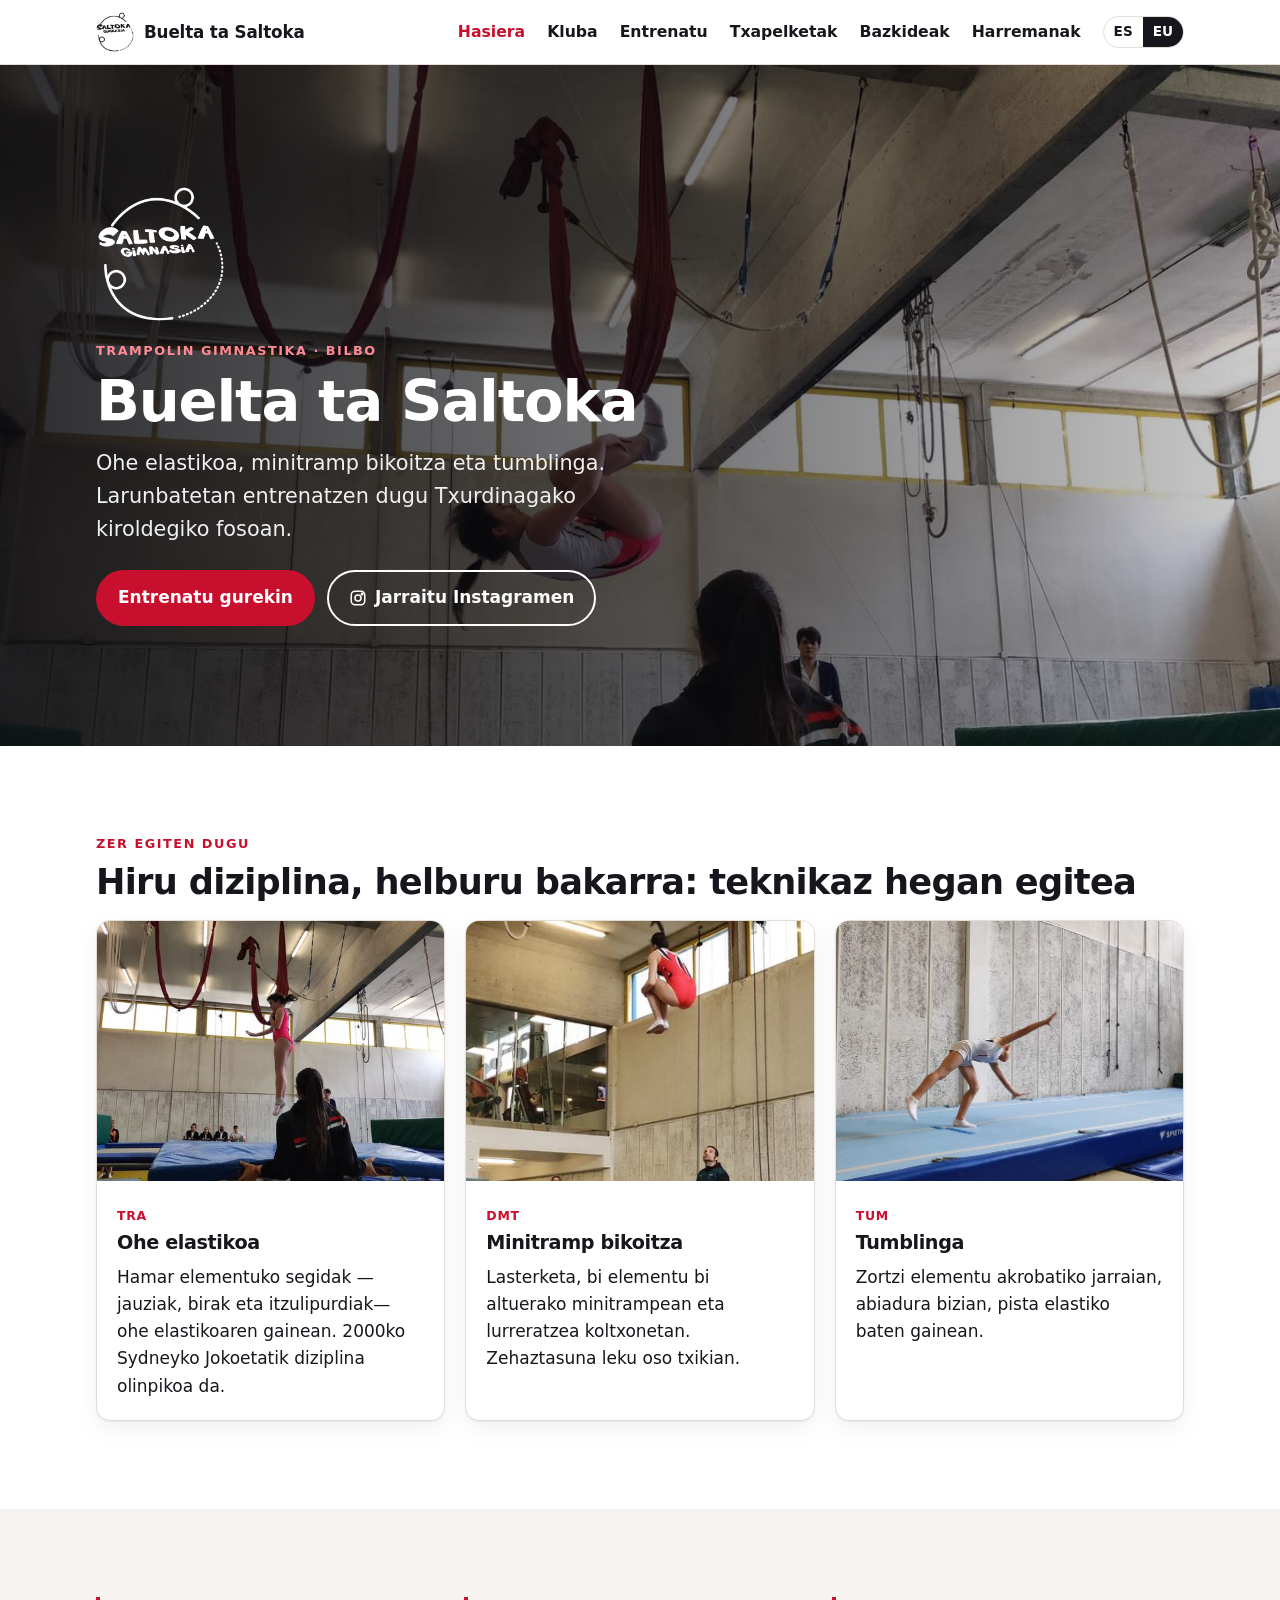
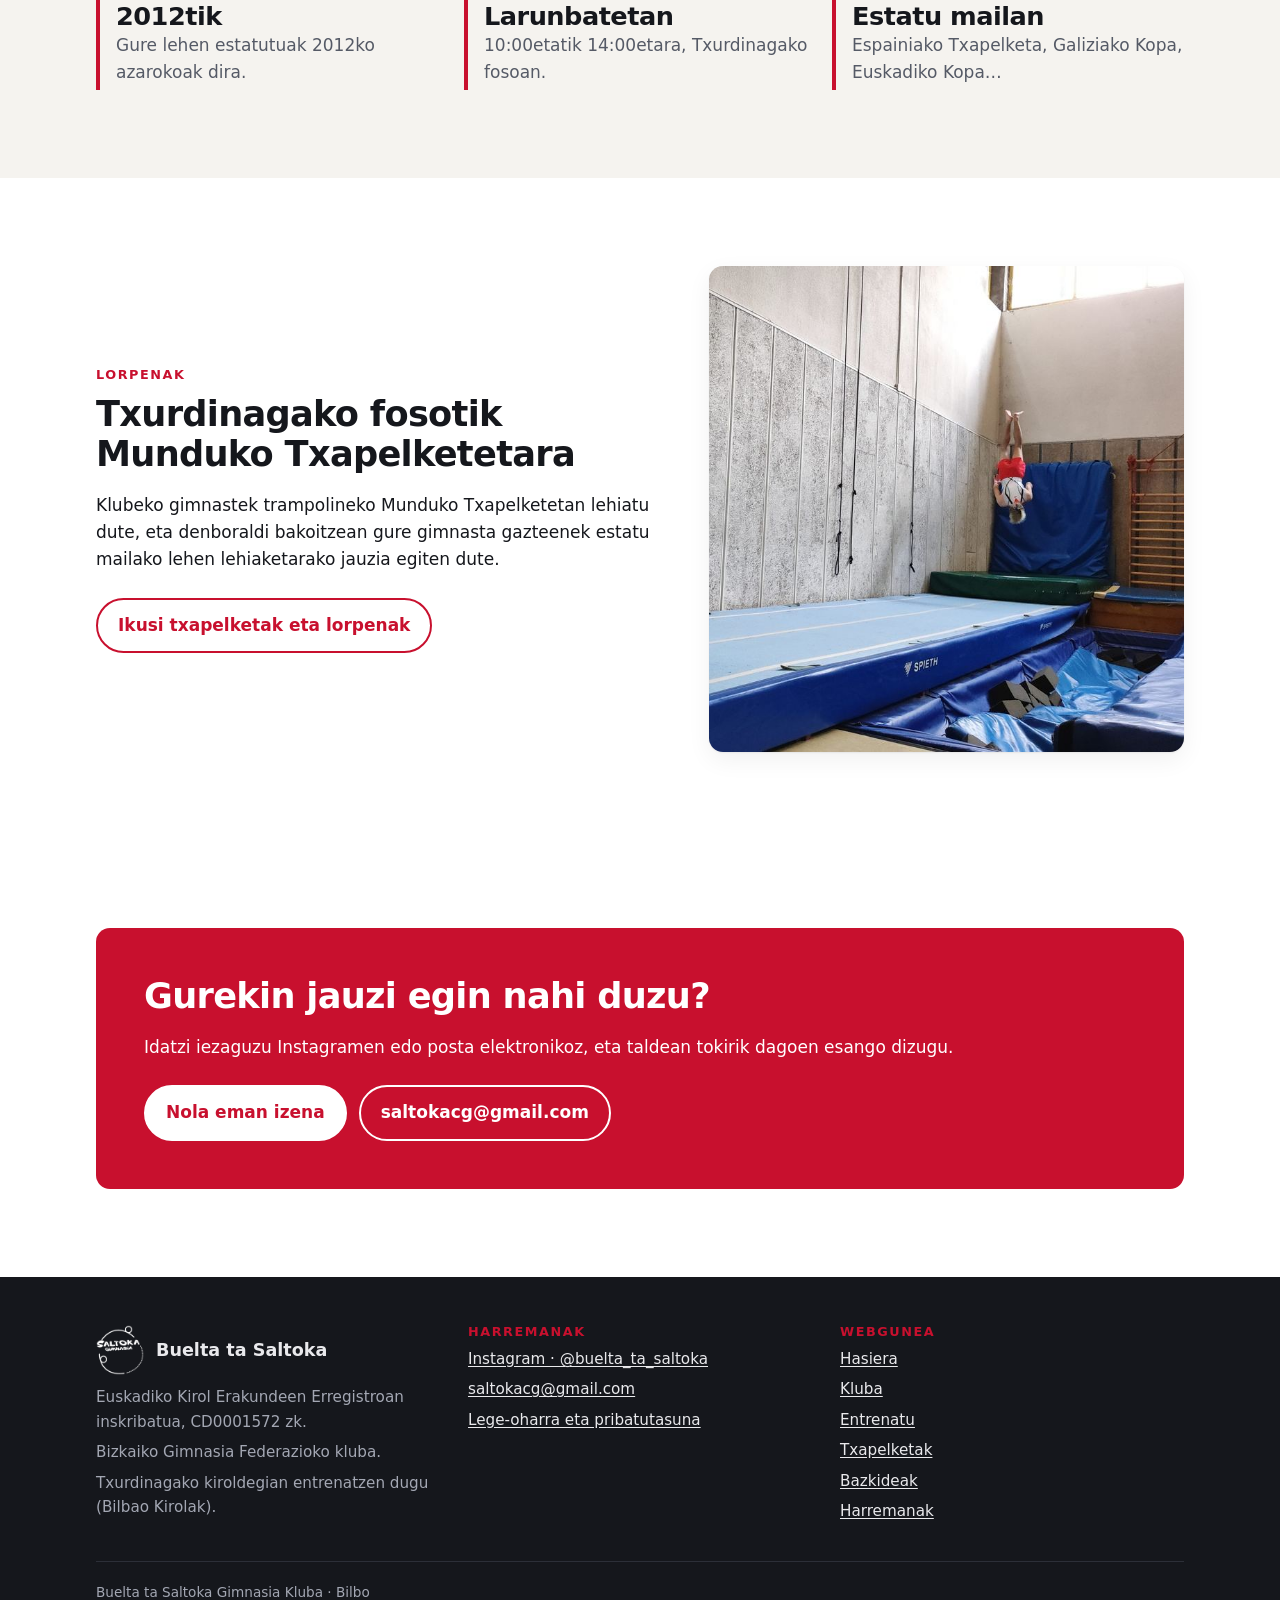
==== eu/index.html @ db5d19c8 "Web del club Buelta ta Saltoka (castellano y euskera) Web estática de varias páginas para GitHub Pag" ====
<!DOCTYPE html>
<html lang="eu">
<head>
  <meta charset="utf-8">
  <meta name="viewport" content="width=device-width, initial-scale=1">
  <title>Buelta ta Saltoka · Trampolin gimnastika · Bilbo</title>
  <meta name="description" content="Buelta ta Saltoka, Bilboko trampolin gimnastika kluba: ohe elastikoa, minitramp bikoitza eta tumblinga Txurdinagako kiroldegian.">
  <meta property="og:title" content="Buelta ta Saltoka · Trampolin gimnastika · Bilbo">
  <meta property="og:description" content="Buelta ta Saltoka, Bilboko trampolin gimnastika kluba: ohe elastikoa, minitramp bikoitza eta tumblinga Txurdinagako kiroldegian.">
  <meta property="og:type" content="website">
  <meta property="og:locale" content="eu_ES">
  <meta name="theme-color" content="#c8102e">
  <link rel="icon" type="image/png" sizes="32x32" href="../img/favicon-32.png">
  <link rel="apple-touch-icon" href="../img/apple-touch-icon.png">
  <link rel="stylesheet" href="../css/estilos.css">
  <script src="../js/menu.js"></script>
</head>
<body>
  <a class="skip" href="#contenido">Joan edukira</a>
  <header class="site-header">
    <div class="wrap">
      <a class="brand" href="index.html">
        <picture>
          <source srcset="../img/logo-blanco-sm.png" media="(prefers-color-scheme: dark)">
          <img src="../img/logo-sm.png" alt="" width="38" height="40">
        </picture>
        <span>Buelta ta Saltoka</span>
      </a>
      <button class="nav-toggle" type="button" aria-expanded="false" aria-controls="menu">Menua</button>
      <nav class="site-nav" id="menu" aria-label="Nabigazio nagusia">
        <ul>
          <li><a href="index.html" aria-current="page">Hasiera</a></li>
          <li><a href="club.html">Kluba</a></li>
          <li><a href="entrena.html">Entrenatu</a></li>
          <li><a href="competiciones.html">Txapelketak</a></li>
          <li><a href="socios.html">Bazkideak</a></li>
          <li><a href="contacto.html">Harremanak</a></li>
        </ul>
        <div class="lang" role="group" aria-label="Hizkuntza">
          <a href="../index.html" hreflang="es" lang="es" title="Castellano">ES</a><span>EU</span>
        </div>
      </nav>
    </div>
  </header>

  <main id="contenido">
    <section class="hero">
      <picture>
        <source media="(max-width: 700px)" srcset="../img/fotos/portada-sm.jpg">
        <img src="../img/fotos/portada.jpg" alt="" fetchpriority="high">
      </picture>
      <div class="wrap">
        <img class="hero-logo" src="../img/logo-blanco.png" alt="Saltoka Gimnasiaren logotipoa" width="130" height="138">
        <p class="eyebrow">Trampolin gimnastika · Bilbo</p>
        <h1>Buelta ta Saltoka</h1>
        <p class="lead">Ohe elastikoa, minitramp bikoitza eta tumblinga. Larunbatetan entrenatzen dugu Txurdinagako kiroldegiko fosoan.</p>
        <div class="actions">
          <a class="btn" href="entrena.html">Entrenatu gurekin</a>
          <a class="btn ghost" href="https://www.instagram.com/buelta_ta_saltoka/" rel="noopener"><svg aria-hidden="true" width="18" height="18" viewBox="0 0 24 24" fill="none" stroke="currentColor" stroke-width="2"><rect x="3" y="3" width="18" height="18" rx="5"/><circle cx="12" cy="12" r="4"/><circle cx="17.5" cy="6.5" r="1" fill="currentColor"/></svg> Jarraitu Instagramen</a>
        </div>
      </div>
    </section>

    <section class="section">
      <div class="wrap">
        <p class="eyebrow">Zer egiten dugu</p>
        <h2>Hiru diziplina, helburu bakarra: teknikaz hegan egitea</h2>
        <div class="grid">
          <article class="card">
            <img src="../img/fotos/trampolin-2-sm.jpg" srcset="../img/fotos/trampolin-2-sm.jpg 700w, ../img/fotos/trampolin-2.jpg 1400w" sizes="(max-width: 700px) 100vw, 50vw" alt="Klubeko gimnasta bat airean, ohe elastikoaren gainean" loading="lazy" decoding="async">
            <div class="body">
              <span class="tag">TRA</span>
              <h3>Ohe elastikoa</h3>
              <p>Hamar elementuko segidak —jauziak, birak eta itzulipurdiak— ohe elastikoaren gainean. 2000ko Sydneyko Jokoetatik diziplina olinpikoa da.</p>
            </div>
          </article>
          <article class="card">
            <img src="../img/fotos/dmt-2-sm.jpg" srcset="../img/fotos/dmt-2-sm.jpg 700w, ../img/fotos/dmt-2.jpg 1400w" sizes="(max-width: 700px) 100vw, 50vw" alt="Klubeko gimnasta bat itzulipurdi bat egiten minitramp bikoitzean" loading="lazy" decoding="async">
            <div class="body">
              <span class="tag">DMT</span>
              <h3>Minitramp bikoitza</h3>
              <p>Lasterketa, bi elementu bi altuerako minitrampean eta lurreratzea koltxonetan. Zehaztasuna leku oso txikian.</p>
            </div>
          </article>
          <article class="card">
            <img src="../img/fotos/tumbling-2-sm.jpg" srcset="../img/fotos/tumbling-2-sm.jpg 700w, ../img/fotos/tumbling-2.jpg 1400w" sizes="(max-width: 700px) 100vw, 50vw" alt="Klubeko gimnasta bat tumbling pistan" loading="lazy" decoding="async">
            <div class="body">
              <span class="tag">TUM</span>
              <h3>Tumblinga</h3>
              <p>Zortzi elementu akrobatiko jarraian, abiadura bizian, pista elastiko baten gainean.</p>
            </div>
          </article>
        </div>
      </div>
    </section>

    <section class="section alt">
      <div class="wrap">
        <div class="facts">
          <div class="fact"><strong>2012tik</strong><span>Gure lehen estatutuak 2012ko azarokoak dira.</span></div>
          <div class="fact"><strong>Larunbatetan</strong><span>10:00etatik 14:00etara, Txurdinagako fosoan.</span></div>
          <div class="fact"><strong>Estatu mailan</strong><span>Espainiako Txapelketa, Galiziako Kopa, Euskadiko Kopa…</span></div>
        </div>
      </div>
    </section>

    <section class="section">
      <div class="wrap split">
        <div>
          <p class="eyebrow">Lorpenak</p>
          <h2>Txurdinagako fosotik Munduko Txapelketetara</h2>
          <p>Klubeko gimnastek trampolineko Munduko Txapelketetan lehiatu dute, eta denboraldi bakoitzean gure gimnasta gazteenek estatu mailako lehen lehiaketarako jauzia egiten dute.</p>
          <div class="actions"><a class="btn ghost" href="competiciones.html">Ikusi txapelketak eta lorpenak</a></div>
        </div>
        <img src="../img/fotos/tumbling-1-sm.jpg" srcset="../img/fotos/tumbling-1-sm.jpg 700w, ../img/fotos/tumbling-1.jpg 1400w" sizes="(max-width: 860px) 100vw, 45vw" alt="Klubeko gimnasta bat itzulipurdi bat egiten fosoan" loading="lazy" decoding="async">
      </div>
    </section>

    <section class="section">
      <div class="wrap">
        <div class="cta">
          <h2>Gurekin jauzi egin nahi duzu?</h2>
          <p>Idatzi iezaguzu Instagramen edo posta elektronikoz, eta taldean tokirik dagoen esango dizugu.</p>
          <div class="actions">
            <a class="btn" href="entrena.html">Nola eman izena</a>
            <a class="btn ghost" href="mailto:saltokacg@gmail.com">saltokacg@gmail.com</a>
          </div>
        </div>
      </div>
    </section>
  </main>

  <footer class="site-footer">
    <div class="wrap">
      <div class="footer-grid">
        <div>
          <div class="footer-brand"><img src="../img/logo-blanco-sm.png" alt="" width="48" height="51"> Buelta ta Saltoka</div>
          <p>Euskadiko Kirol Erakundeen Erregistroan inskribatua, CD0001572 zk.</p>
          <p>Bizkaiko Gimnasia Federazioko kluba.</p>
          <p>Txurdinagako kiroldegian entrenatzen dugu (Bilbao Kirolak).</p>
        </div>
        <div>
          <h2 class="eyebrow">Harremanak</h2>
          <ul>
            <li><a href="https://www.instagram.com/buelta_ta_saltoka/" rel="noopener">Instagram · @buelta_ta_saltoka</a></li>
            <li><a href="mailto:saltokacg@gmail.com">saltokacg@gmail.com</a></li>
            <li><a href="contacto.html#aviso-legal">Lege-oharra eta pribatutasuna</a></li>
          </ul>
        </div>
        <div>
          <h2 class="eyebrow">Webgunea</h2>
          <ul>
            <li><a href="index.html">Hasiera</a></li>
            <li><a href="club.html">Kluba</a></li>
            <li><a href="entrena.html">Entrenatu</a></li>
            <li><a href="competiciones.html">Txapelketak</a></li>
            <li><a href="socios.html">Bazkideak</a></li>
            <li><a href="contacto.html">Harremanak</a></li>
          </ul>
        </div>
      </div>
      <div class="footer-bottom">Buelta ta Saltoka Gimnasia Kluba · Bilbo</div>
    </div>
  </footer>
</body>
</html>
---- css/estilos.css ----
/* Buelta ta Saltoka — estilos comunes */

:root {
  --paper: #ffffff;
  --surface: #f5f3ef;
  --ink: #15171c;
  --muted: #555a66;
  --line: #e2ded7;
  --red: #c8102e;
  --red-strong: #a00d25;
  --red-tint: #fdecee;
  --on-red: #ffffff;
  --footer-bg: #15171c;
  --footer-ink: #e9e9ec;
  --footer-muted: #a3a7b3;
  --radius: 14px;
  --shadow: 0 1px 2px rgb(0 0 0 / .06), 0 8px 24px rgb(0 0 0 / .06);
  --wrap: 1120px;
  --font: system-ui, -apple-system, "Segoe UI", Roboto, "Helvetica Neue", Arial, sans-serif;
  color-scheme: light dark;
}

@media (prefers-color-scheme: dark) {
  :root {
    --paper: #121318;
    --surface: #1b1d24;
    --ink: #f1f1f4;
    --muted: #a9adb9;
    --line: #2c2f38;
    --red: #ff5a6a;
    --red-strong: #ff7a87;
    --red-tint: #3a1a20;
    --on-red: #15171c;
    --footer-bg: #0b0c0f;
    --shadow: 0 1px 2px rgb(0 0 0 / .4);
  }
}

*, *::before, *::after { box-sizing: border-box; }

html { -webkit-text-size-adjust: 100%; scroll-padding-top: 80px; }

body {
  margin: 0;
  font-family: var(--font);
  font-size: 1.0625rem;
  line-height: 1.6;
  color: var(--ink);
  background: var(--paper);
}

img { max-width: 100%; height: auto; display: block; }

a { color: var(--red); text-underline-offset: .15em; }
a:hover { color: var(--red-strong); }

h1, h2, h3 { line-height: 1.15; letter-spacing: -.02em; margin: 0 0 .5em; }
h1 { font-size: clamp(2.2rem, 6vw, 3.6rem); font-weight: 900; }
h2 { font-size: clamp(1.6rem, 3.6vw, 2.2rem); font-weight: 800; }
h3 { font-size: 1.2rem; font-weight: 750; }
p { margin: 0 0 1em; }

.wrap { width: 100%; max-width: var(--wrap); margin: 0 auto; padding: 0 16px; }

.skip {
  position: absolute; left: -999px; top: 8px;
  background: var(--ink); color: var(--paper); padding: 8px 12px; border-radius: 8px; z-index: 100;
}
.skip:focus { left: 8px; }

/* Cabecera */
.site-header {
  position: sticky; top: 0; z-index: 50;
  background: color-mix(in srgb, var(--paper) 92%, transparent);
  backdrop-filter: blur(8px);
  border-bottom: 1px solid var(--line);
}
.site-header .wrap { display: flex; align-items: center; gap: 16px; min-height: 64px; }
.brand { display: flex; align-items: center; gap: 10px; text-decoration: none; color: var(--ink); font-weight: 850; letter-spacing: -.01em; }
.brand img { width: 38px; height: auto; }
.brand span { font-size: 1.05rem; white-space: nowrap; }

.nav-toggle {
  display: none; margin-left: auto;
  background: none; border: 1px solid var(--line); border-radius: 10px;
  color: var(--ink); font: inherit; font-weight: 650; padding: 6px 12px; cursor: pointer;
}
.site-nav { margin-left: auto; display: flex; align-items: center; gap: 4px; }
.site-nav ul { list-style: none; margin: 0; padding: 0; display: flex; gap: 2px; flex-wrap: wrap; }
.site-nav a {
  display: block; padding: 8px 10px; border-radius: 8px;
  color: var(--ink); text-decoration: none; font-weight: 600; font-size: .98rem;
}
.site-nav a:hover { background: var(--surface); }
.site-nav a[aria-current="page"] { color: var(--red); }
.lang { margin-left: 8px; display: flex; border: 1px solid var(--line); border-radius: 999px; overflow: hidden; }
.lang a, .lang span { padding: 4px 10px; font-size: .85rem; font-weight: 750; text-decoration: none; }
.lang span { background: var(--ink); color: var(--paper); }
.lang a { color: var(--ink); }

@media (max-width: 900px) {
  .js .nav-toggle { display: inline-block; }
  .js .site-nav { display: none; }
  .js .site-nav.open {
    display: flex; flex-direction: column; align-items: stretch;
    position: absolute; left: 0; right: 0; top: 100%;
    background: var(--paper); border-bottom: 1px solid var(--line); padding: 8px 16px 16px;
  }
  .site-nav { flex-wrap: wrap; }
  .site-nav.open ul { flex-direction: column; }
  .site-nav.open .lang { align-self: flex-start; margin: 8px 0 0; }
}

/* Portada */
.hero { position: relative; color: #fff; background: #111; overflow: hidden; }
.hero picture, .hero picture img { position: absolute; inset: 0; width: 100%; height: 100%; object-fit: cover; }
.hero::after {
  content: ""; position: absolute; inset: 0;
  background: linear-gradient(90deg, rgb(10 10 14 / .86) 0%, rgb(10 10 14 / .55) 55%, rgb(10 10 14 / .2) 100%);
}
@media (max-width: 700px) {
  .hero::after { background: linear-gradient(180deg, rgb(10 10 14 / .6) 0%, rgb(10 10 14 / .82) 100%); }
}
.hero .wrap { position: relative; z-index: 1; padding-top: clamp(56px, 10vw, 120px); padding-bottom: clamp(56px, 10vw, 120px); }
.hero-logo { width: clamp(84px, 14vw, 130px); margin-bottom: 18px; }
.hero h1 { margin-bottom: .2em; }
.hero .lead { max-width: 34rem; font-size: clamp(1.1rem, 2.4vw, 1.3rem); color: #f0f0f2; }
.eyebrow { text-transform: uppercase; letter-spacing: .12em; font-size: .8rem; font-weight: 800; color: var(--red); margin-bottom: .6em; }
.hero .eyebrow { color: #ff8a96; }

/* Cabecera de página interior */
.page-head { background: var(--surface); border-bottom: 1px solid var(--line); }
.page-head .wrap { padding-top: 48px; padding-bottom: 40px; }
.page-head .lead { max-width: 44rem; font-size: 1.15rem; color: var(--muted); margin: 0; }

/* Botones */
.actions { display: flex; flex-wrap: wrap; gap: 12px; margin-top: 24px; }
.btn {
  display: inline-flex; align-items: center; gap: 8px;
  padding: 12px 20px; border-radius: 999px; font-weight: 750; text-decoration: none;
  border: 2px solid var(--red); background: var(--red); color: var(--on-red);
}
.btn:hover { background: var(--red-strong); border-color: var(--red-strong); color: var(--on-red); }
.btn.ghost { background: transparent; color: var(--red); }
.btn.ghost:hover { background: var(--red-tint); color: var(--red-strong); }
.hero .btn.ghost { color: #fff; border-color: #fff; }
.hero .btn.ghost:hover { background: rgb(255 255 255 / .12); color: #fff; }

/* Secciones */
.section { padding: clamp(48px, 8vw, 88px) 0; }
.section.alt { background: var(--surface); }
.section-intro { max-width: 46rem; color: var(--muted); margin-bottom: 32px; }

.grid { display: grid; gap: 20px; grid-template-columns: repeat(auto-fit, minmax(min(100%, 260px), 1fr)); }
.grid.two { grid-template-columns: repeat(auto-fit, minmax(min(100%, 380px), 1fr)); gap: 32px; align-items: start; }

.card {
  background: var(--paper); border: 1px solid var(--line); border-radius: var(--radius);
  box-shadow: var(--shadow); overflow: hidden; display: flex; flex-direction: column;
}
.card img { aspect-ratio: 4 / 3; object-fit: cover; width: 100%; }
.card .body { padding: 20px; }
.card p:last-child { margin-bottom: 0; }
.tag { display: inline-block; font-size: .78rem; font-weight: 800; letter-spacing: .06em; text-transform: uppercase; color: var(--red); margin-bottom: 6px; }

.facts { display: grid; gap: 16px; grid-template-columns: repeat(auto-fit, minmax(min(100%, 220px), 1fr)); }
.fact { border-left: 4px solid var(--red); padding: 4px 0 4px 16px; }
.fact strong { display: block; font-size: 1.6rem; font-weight: 900; letter-spacing: -.02em; line-height: 1.2; }
.fact span { color: var(--muted); }

.info {
  background: var(--paper); border: 1px solid var(--line); border-radius: var(--radius);
  padding: 24px; box-shadow: var(--shadow);
}
.info h3 { margin-bottom: .3em; }
.info .big { font-size: 1.35rem; font-weight: 800; margin-bottom: .2em; }
.info .muted { color: var(--muted); }

.notice {
  border: 2px solid var(--red); background: var(--red-tint); border-radius: var(--radius);
  padding: 20px 24px;
}
.notice p:last-child { margin-bottom: 0; }

.list { padding-left: 1.2em; margin: 0 0 1em; }
.list li { margin-bottom: .45em; }
.list li::marker { color: var(--red); }

.steps { counter-reset: step; list-style: none; padding: 0; margin: 0; display: grid; gap: 16px; }
.steps li { counter-increment: step; position: relative; padding-left: 52px; min-height: 40px; }
.steps li::before {
  content: counter(step); position: absolute; left: 0; top: 0;
  width: 38px; height: 38px; border-radius: 50%; background: var(--red); color: var(--on-red);
  display: grid; place-items: center; font-weight: 850;
}

.split { display: grid; gap: 32px; grid-template-columns: 1fr; align-items: center; }
@media (min-width: 860px) { .split { grid-template-columns: 1.1fr .9fr; } }
.split img { border-radius: var(--radius); box-shadow: var(--shadow); }

/* Logros */
.achievements { display: grid; gap: 20px; }
.achievement { display: grid; gap: 4px 20px; grid-template-columns: 1fr; padding: 22px 24px; }
@media (min-width: 760px) { .achievement { grid-template-columns: 240px 1fr; } }
.achievement h3 { margin: 0; }
.achievement p { margin: 0 0 .4em; }
.press { font-size: .92rem; color: var(--muted); }
.press a { margin-right: 10px; white-space: nowrap; }

/* Galería */
.gallery { display: grid; gap: 12px; grid-template-columns: repeat(auto-fill, minmax(min(100%, 280px), 1fr)); }
@media (max-width: 700px) { .gallery { grid-template-columns: repeat(2, 1fr); } }
.gallery figure { margin: 0; }
.gallery a { display: block; border-radius: 12px; overflow: hidden; }
.gallery img { aspect-ratio: 1 / 1; object-fit: cover; width: 100%; transition: transform .25s ease; }
.gallery a:hover img { transform: scale(1.04); }
.gallery figcaption { font-size: .88rem; color: var(--muted); margin-top: 6px; }

/* Llamada final */
.cta { background: var(--red); color: var(--on-red); border-radius: var(--radius); padding: clamp(28px, 5vw, 48px); }
.cta h2 { color: inherit; }
.cta .btn { background: var(--on-red); color: var(--red); border-color: var(--on-red); }
.cta .btn:hover { background: transparent; color: var(--on-red); }
.cta .btn.ghost { background: transparent; color: var(--on-red); border-color: var(--on-red); }
.cta .btn.ghost:hover { background: rgb(255 255 255 / .14); }

.legal { font-size: .95rem; color: var(--muted); }
.legal h2 { font-size: 1.4rem; color: var(--ink); }
.legal h3 { color: var(--ink); }

/* Pie */
.site-footer { background: var(--footer-bg); color: var(--footer-ink); padding: 48px 0 32px; font-size: .95rem; }
.site-footer a { color: var(--footer-ink); }
.site-footer a:hover { color: #fff; }
.footer-grid { display: grid; gap: 28px; grid-template-columns: repeat(auto-fit, minmax(min(100%, 230px), 1fr)); }
.footer-brand { display: flex; align-items: center; gap: 12px; font-weight: 850; font-size: 1.1rem; margin-bottom: 10px; }
.footer-brand img { width: 48px; }
.site-footer p { margin: 0 0 .4em; color: var(--footer-muted); }
.site-footer ul { list-style: none; padding: 0; margin: 0; }
.site-footer li { margin-bottom: .4em; }
.footer-bottom { border-top: 1px solid #2c2f38; margin-top: 32px; padding-top: 20px; color: var(--footer-muted); font-size: .85rem; }

@media (prefers-reduced-motion: reduce) {
  * { transition: none !important; scroll-behavior: auto !important; }
}
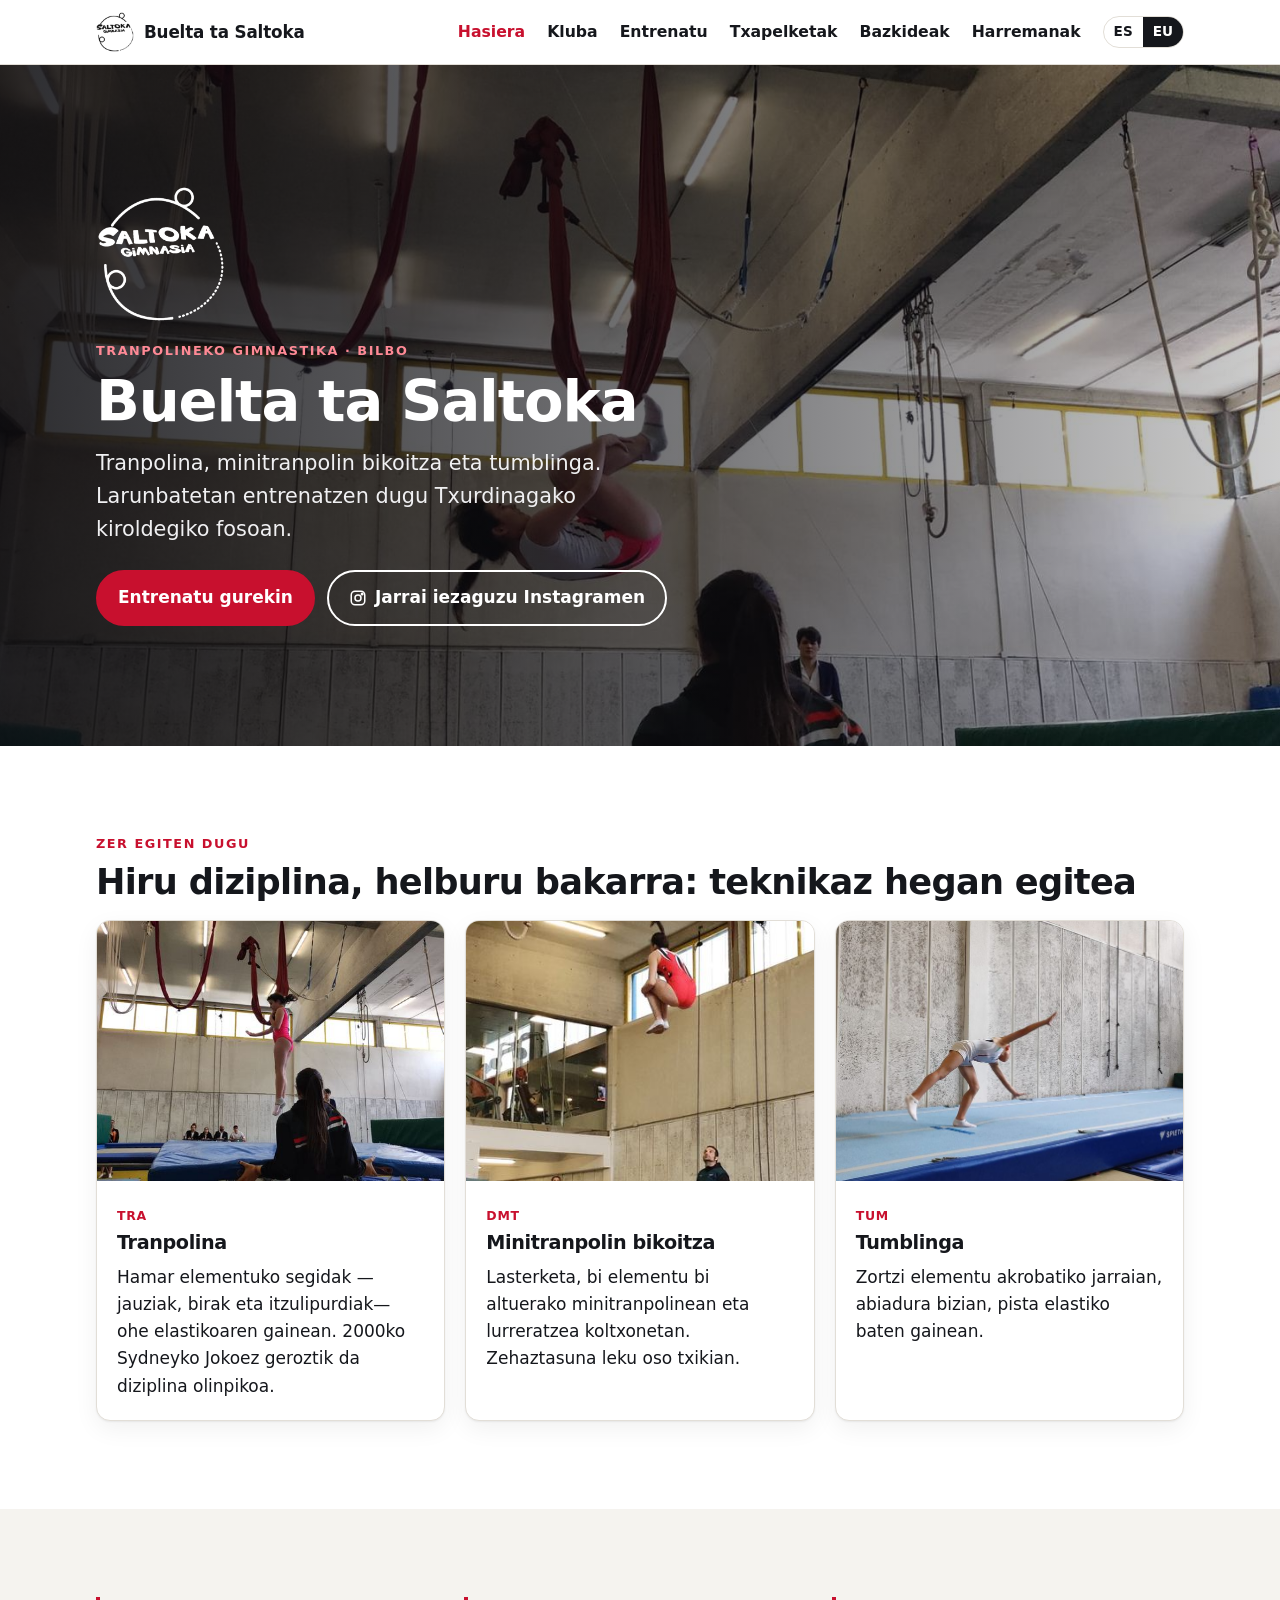
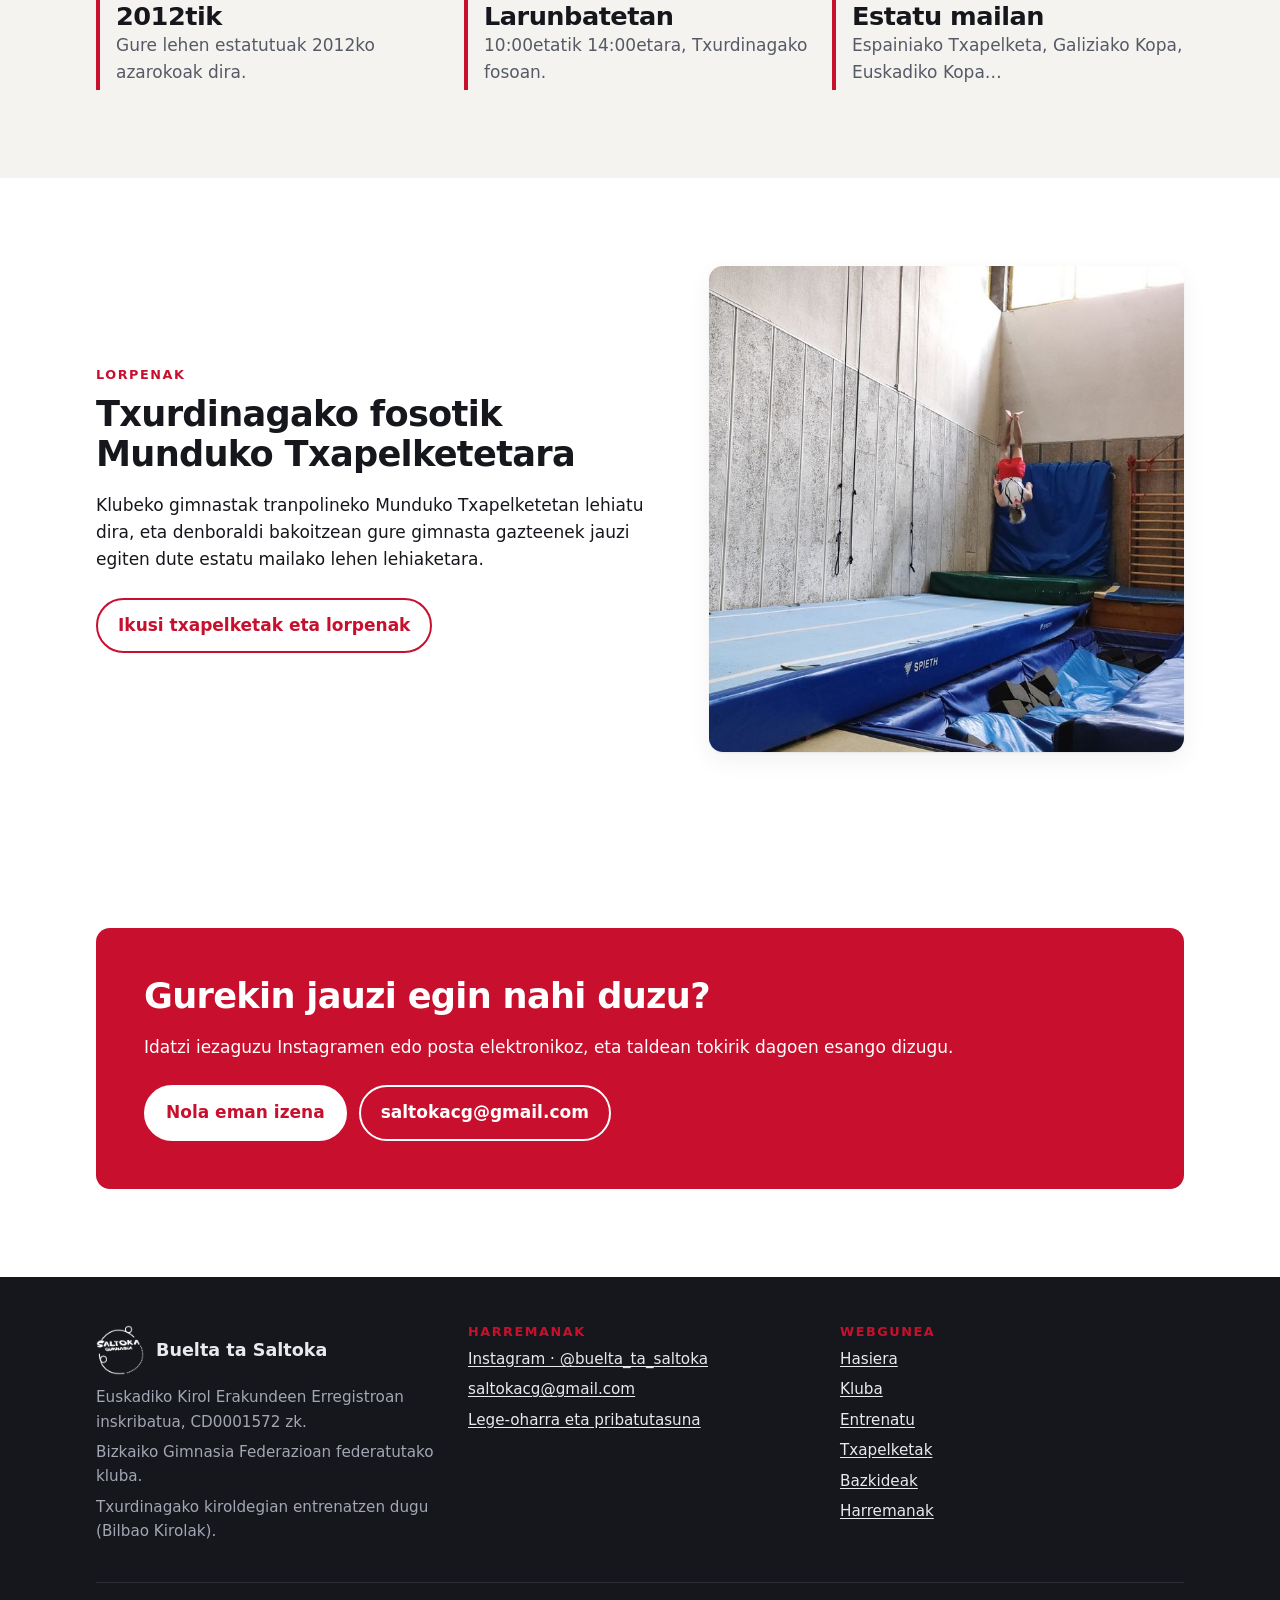
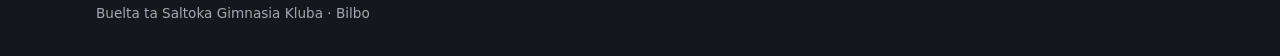
==== commit d51c2ee1: "Revisión del euskera, prensa verificada y dirección del club - Euskera: ortografía de «tranpolin» y " ====
--- a/eu/index.html
+++ b/eu/index.html
@@ -3,10 +3,10 @@
 <head>
   <meta charset="utf-8">
   <meta name="viewport" content="width=device-width, initial-scale=1">
-  <title>Buelta ta Saltoka · Trampolin gimnastika · Bilbo</title>
-  <meta name="description" content="Buelta ta Saltoka, Bilboko trampolin gimnastika kluba: ohe elastikoa, minitramp bikoitza eta tumblinga Txurdinagako kiroldegian.">
-  <meta property="og:title" content="Buelta ta Saltoka · Trampolin gimnastika · Bilbo">
-  <meta property="og:description" content="Buelta ta Saltoka, Bilboko trampolin gimnastika kluba: ohe elastikoa, minitramp bikoitza eta tumblinga Txurdinagako kiroldegian.">
+  <title>Buelta ta Saltoka · Tranpolineko gimnastika · Bilbo</title>
+  <meta name="description" content="Buelta ta Saltoka, Bilboko tranpolineko gimnastika kluba: tranpolina, minitranpolin bikoitza eta tumblinga Txurdinagako kiroldegian.">
+  <meta property="og:title" content="Buelta ta Saltoka · Tranpolineko gimnastika · Bilbo">
+  <meta property="og:description" content="Buelta ta Saltoka, Bilboko tranpolineko gimnastika kluba: tranpolina, minitranpolin bikoitza eta tumblinga Txurdinagako kiroldegian.">
   <meta property="og:type" content="website">
   <meta property="og:locale" content="eu_ES">
   <meta name="theme-color" content="#c8102e">
@@ -51,12 +51,12 @@
       </picture>
       <div class="wrap">
         <img class="hero-logo" src="../img/logo-blanco.png" alt="Saltoka Gimnasiaren logotipoa" width="130" height="138">
-        <p class="eyebrow">Trampolin gimnastika · Bilbo</p>
+        <p class="eyebrow">Tranpolineko gimnastika · Bilbo</p>
         <h1>Buelta ta Saltoka</h1>
-        <p class="lead">Ohe elastikoa, minitramp bikoitza eta tumblinga. Larunbatetan entrenatzen dugu Txurdinagako kiroldegiko fosoan.</p>
+        <p class="lead">Tranpolina, minitranpolin bikoitza eta tumblinga. Larunbatetan entrenatzen dugu Txurdinagako kiroldegiko fosoan.</p>
         <div class="actions">
           <a class="btn" href="entrena.html">Entrenatu gurekin</a>
-          <a class="btn ghost" href="https://www.instagram.com/buelta_ta_saltoka/" rel="noopener"><svg aria-hidden="true" width="18" height="18" viewBox="0 0 24 24" fill="none" stroke="currentColor" stroke-width="2"><rect x="3" y="3" width="18" height="18" rx="5"/><circle cx="12" cy="12" r="4"/><circle cx="17.5" cy="6.5" r="1" fill="currentColor"/></svg> Jarraitu Instagramen</a>
+          <a class="btn ghost" href="https://www.instagram.com/buelta_ta_saltoka/" rel="noopener"><svg aria-hidden="true" width="18" height="18" viewBox="0 0 24 24" fill="none" stroke="currentColor" stroke-width="2"><rect x="3" y="3" width="18" height="18" rx="5"/><circle cx="12" cy="12" r="4"/><circle cx="17.5" cy="6.5" r="1" fill="currentColor"/></svg> Jarrai iezaguzu Instagramen</a>
         </div>
       </div>
     </section>
@@ -70,16 +70,16 @@
             <img src="../img/fotos/trampolin-2-sm.jpg" srcset="../img/fotos/trampolin-2-sm.jpg 700w, ../img/fotos/trampolin-2.jpg 1400w" sizes="(max-width: 700px) 100vw, 50vw" alt="Klubeko gimnasta bat airean, ohe elastikoaren gainean" loading="lazy" decoding="async">
             <div class="body">
               <span class="tag">TRA</span>
-              <h3>Ohe elastikoa</h3>
-              <p>Hamar elementuko segidak —jauziak, birak eta itzulipurdiak— ohe elastikoaren gainean. 2000ko Sydneyko Jokoetatik diziplina olinpikoa da.</p>
+              <h3>Tranpolina</h3>
+              <p>Hamar elementuko segidak —jauziak, birak eta itzulipurdiak— ohe elastikoaren gainean. 2000ko Sydneyko Jokoez geroztik da diziplina olinpikoa.</p>
             </div>
           </article>
           <article class="card">
-            <img src="../img/fotos/dmt-2-sm.jpg" srcset="../img/fotos/dmt-2-sm.jpg 700w, ../img/fotos/dmt-2.jpg 1400w" sizes="(max-width: 700px) 100vw, 50vw" alt="Klubeko gimnasta bat itzulipurdi bat egiten minitramp bikoitzean" loading="lazy" decoding="async">
+            <img src="../img/fotos/dmt-2-sm.jpg" srcset="../img/fotos/dmt-2-sm.jpg 700w, ../img/fotos/dmt-2.jpg 1400w" sizes="(max-width: 700px) 100vw, 50vw" alt="Klubeko gimnasta bat itzulipurdi bat egiten minitranpolin bikoitzean" loading="lazy" decoding="async">
             <div class="body">
               <span class="tag">DMT</span>
-              <h3>Minitramp bikoitza</h3>
-              <p>Lasterketa, bi elementu bi altuerako minitrampean eta lurreratzea koltxonetan. Zehaztasuna leku oso txikian.</p>
+              <h3>Minitranpolin bikoitza</h3>
+              <p>Lasterketa, bi elementu bi altuerako minitranpolinean eta lurreratzea koltxonetan. Zehaztasuna leku oso txikian.</p>
             </div>
           </article>
           <article class="card">
@@ -109,7 +109,7 @@
         <div>
           <p class="eyebrow">Lorpenak</p>
           <h2>Txurdinagako fosotik Munduko Txapelketetara</h2>
-          <p>Klubeko gimnastek trampolineko Munduko Txapelketetan lehiatu dute, eta denboraldi bakoitzean gure gimnasta gazteenek estatu mailako lehen lehiaketarako jauzia egiten dute.</p>
+          <p>Klubeko gimnastak tranpolineko Munduko Txapelketetan lehiatu dira, eta denboraldi bakoitzean gure gimnasta gazteenek jauzi egiten dute estatu mailako lehen lehiaketara.</p>
           <div class="actions"><a class="btn ghost" href="competiciones.html">Ikusi txapelketak eta lorpenak</a></div>
         </div>
         <img src="../img/fotos/tumbling-1-sm.jpg" srcset="../img/fotos/tumbling-1-sm.jpg 700w, ../img/fotos/tumbling-1.jpg 1400w" sizes="(max-width: 860px) 100vw, 45vw" alt="Klubeko gimnasta bat itzulipurdi bat egiten fosoan" loading="lazy" decoding="async">
@@ -136,7 +136,7 @@
         <div>
           <div class="footer-brand"><img src="../img/logo-blanco-sm.png" alt="" width="48" height="51"> Buelta ta Saltoka</div>
           <p>Euskadiko Kirol Erakundeen Erregistroan inskribatua, CD0001572 zk.</p>
-          <p>Bizkaiko Gimnasia Federazioko kluba.</p>
+          <p>Bizkaiko Gimnasia Federazioan federatutako kluba.</p>
           <p>Txurdinagako kiroldegian entrenatzen dugu (Bilbao Kirolak).</p>
         </div>
         <div>
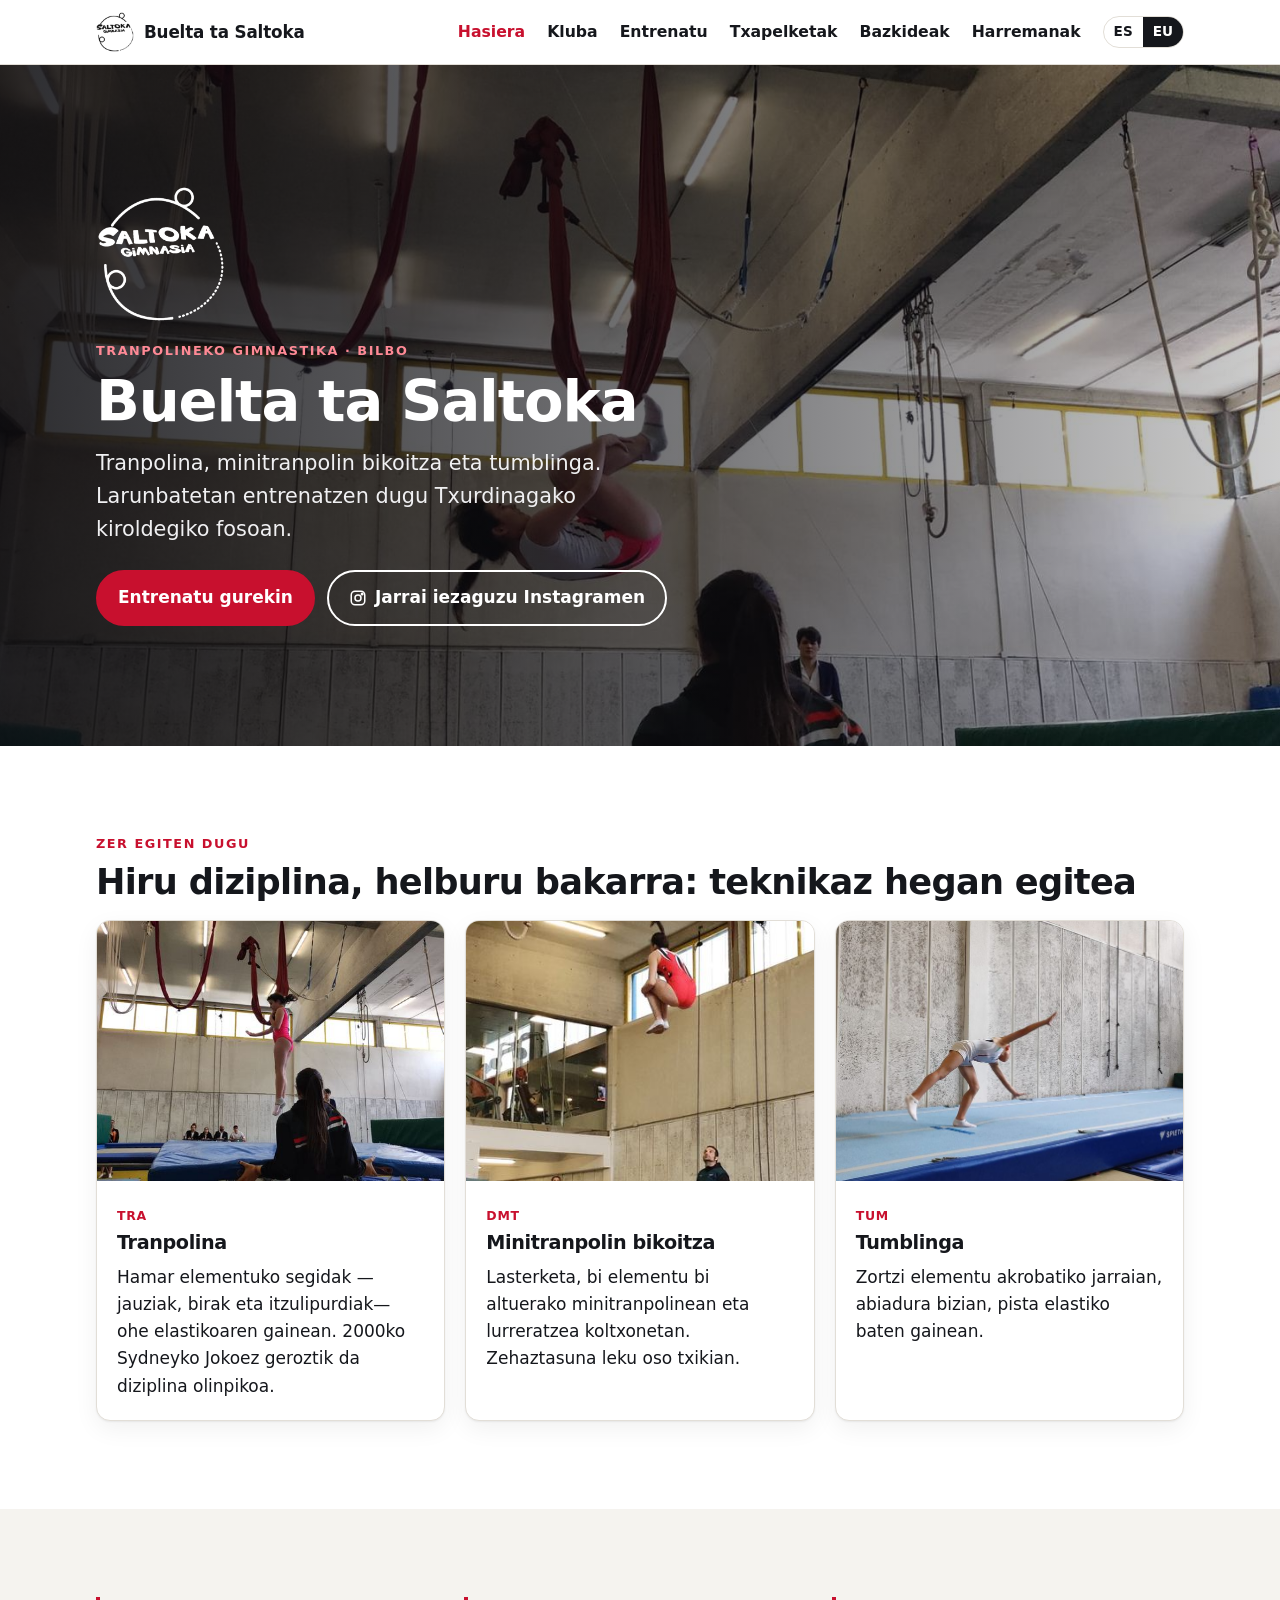
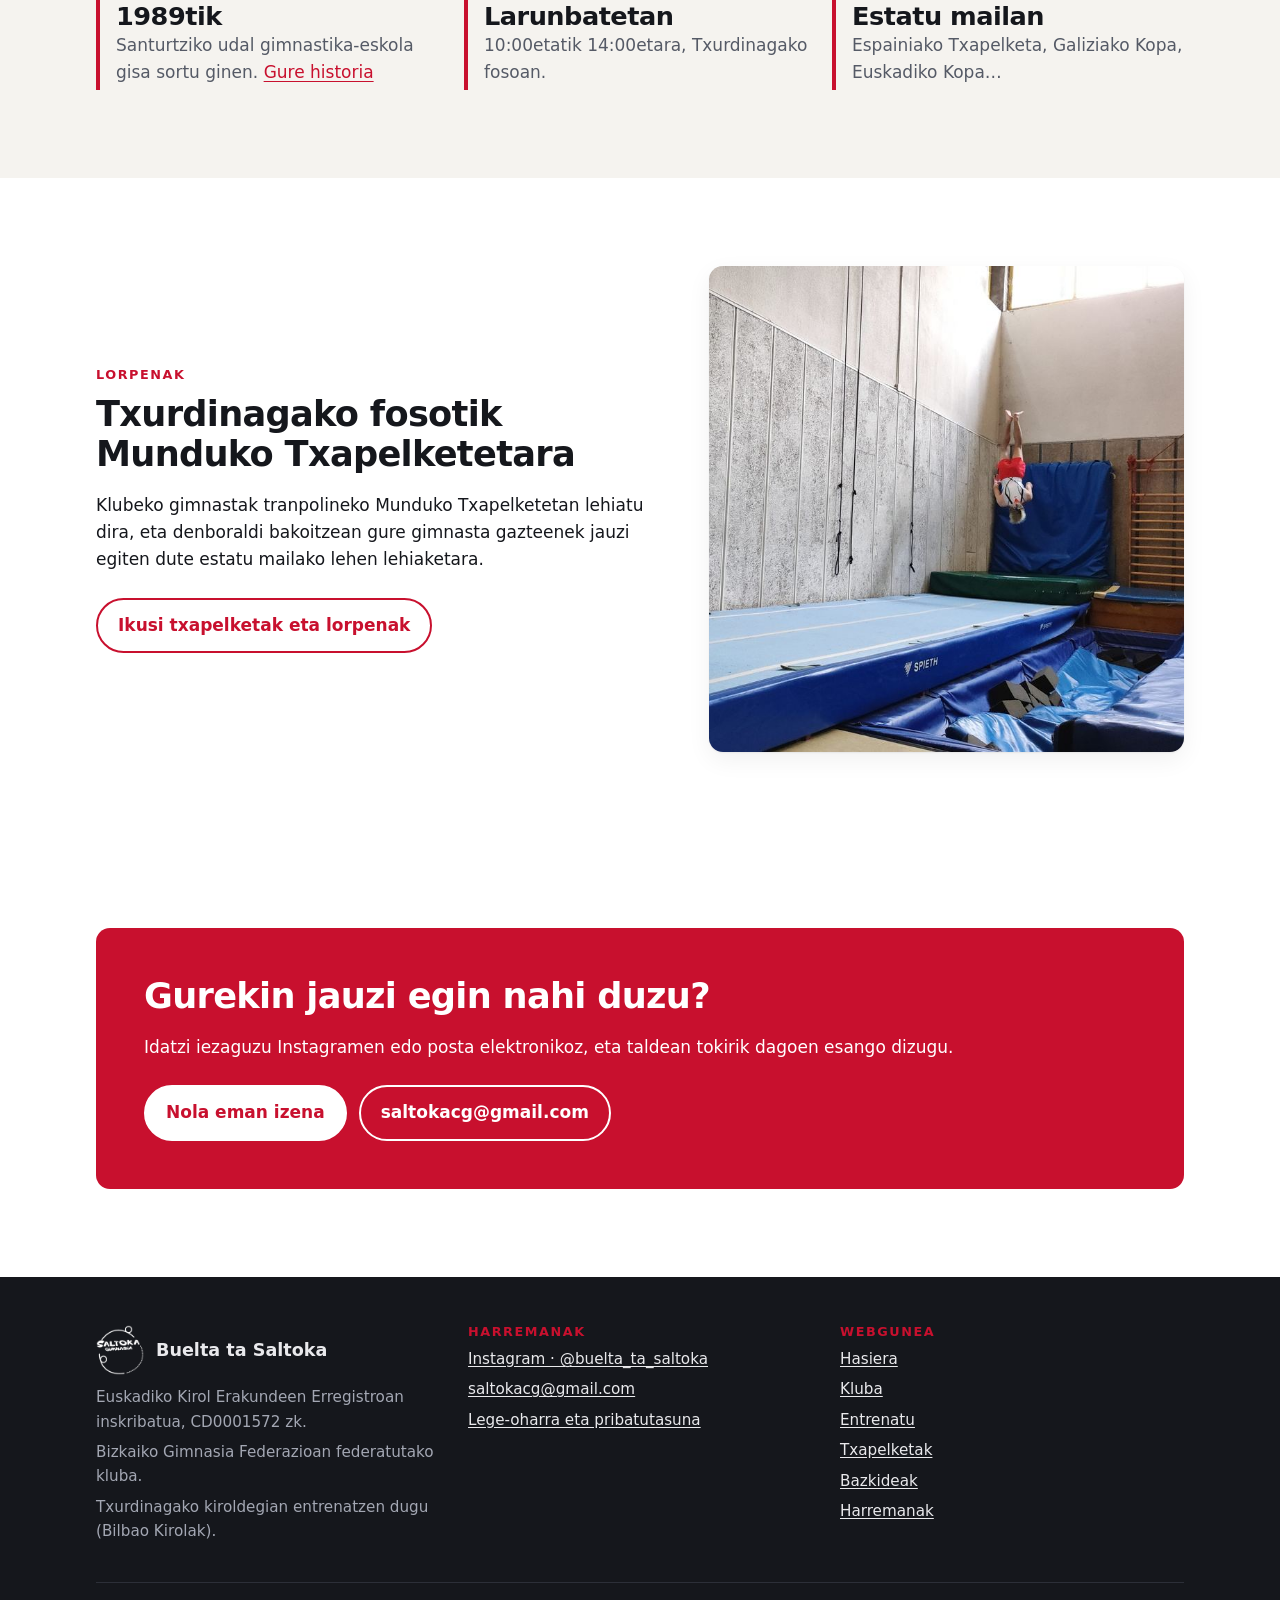
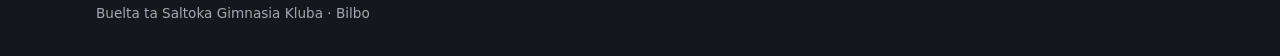
==== commit 15a448dd: "Historia del club e historial de competiciones - Nueva sección «Historia» en El club (ES y EU): del " ====
--- a/eu/index.html
+++ b/eu/index.html
@@ -97,7 +97,7 @@
     <section class="section alt">
       <div class="wrap">
         <div class="facts">
-          <div class="fact"><strong>2012tik</strong><span>Gure lehen estatutuak 2012ko azarokoak dira.</span></div>
+          <div class="fact"><strong>1989tik</strong><span>Santurtziko udal gimnastika-eskola gisa sortu ginen. <a href="club.html#historia">Gure historia</a></span></div>
           <div class="fact"><strong>Larunbatetan</strong><span>10:00etatik 14:00etara, Txurdinagako fosoan.</span></div>
           <div class="fact"><strong>Estatu mailan</strong><span>Espainiako Txapelketa, Galiziako Kopa, Euskadiko Kopa…</span></div>
         </div>
--- a/css/estilos.css
+++ b/css/estilos.css
@@ -207,6 +207,28 @@
 .press { font-size: .92rem; color: var(--muted); }
 .press a { margin-right: 10px; white-space: nowrap; }
 
+/* Historia: línea de tiempo */
+.timeline { list-style: none; margin: 0; padding: 0; position: relative; max-width: 52rem; }
+.timeline::before {
+  content: ""; position: absolute; left: 33px; top: 8px; bottom: 8px;
+  width: 3px; border-radius: 3px; background: var(--line);
+}
+.timeline li { display: grid; grid-template-columns: 68px 1fr; gap: 20px; padding-bottom: 28px; position: relative; }
+.timeline li:last-child { padding-bottom: 0; }
+.timeline .year {
+  position: relative; z-index: 1; align-self: start; justify-self: center;
+  background: var(--red); color: var(--on-red); font-weight: 850; font-size: .95rem;
+  border-radius: 999px; padding: 5px 10px; box-shadow: 0 0 0 5px var(--surface);
+}
+.timeline h3 { margin: 3px 0 .3em; }
+.timeline p { margin: 0; }
+
+/* Historial por temporadas */
+.seasons { display: grid; gap: 20px; grid-template-columns: repeat(auto-fit, minmax(min(100%, 250px), 1fr)); }
+.season { background: var(--paper); border: 1px solid var(--line); border-top: 4px solid var(--red); border-radius: var(--radius); padding: 20px; box-shadow: var(--shadow); }
+.season h3 { margin-bottom: .6em; }
+.season .list { margin: 0; }
+
 /* Galería */
 .gallery { display: grid; gap: 12px; grid-template-columns: repeat(auto-fill, minmax(min(100%, 280px), 1fr)); }
 @media (max-width: 700px) { .gallery { grid-template-columns: repeat(2, 1fr); } }
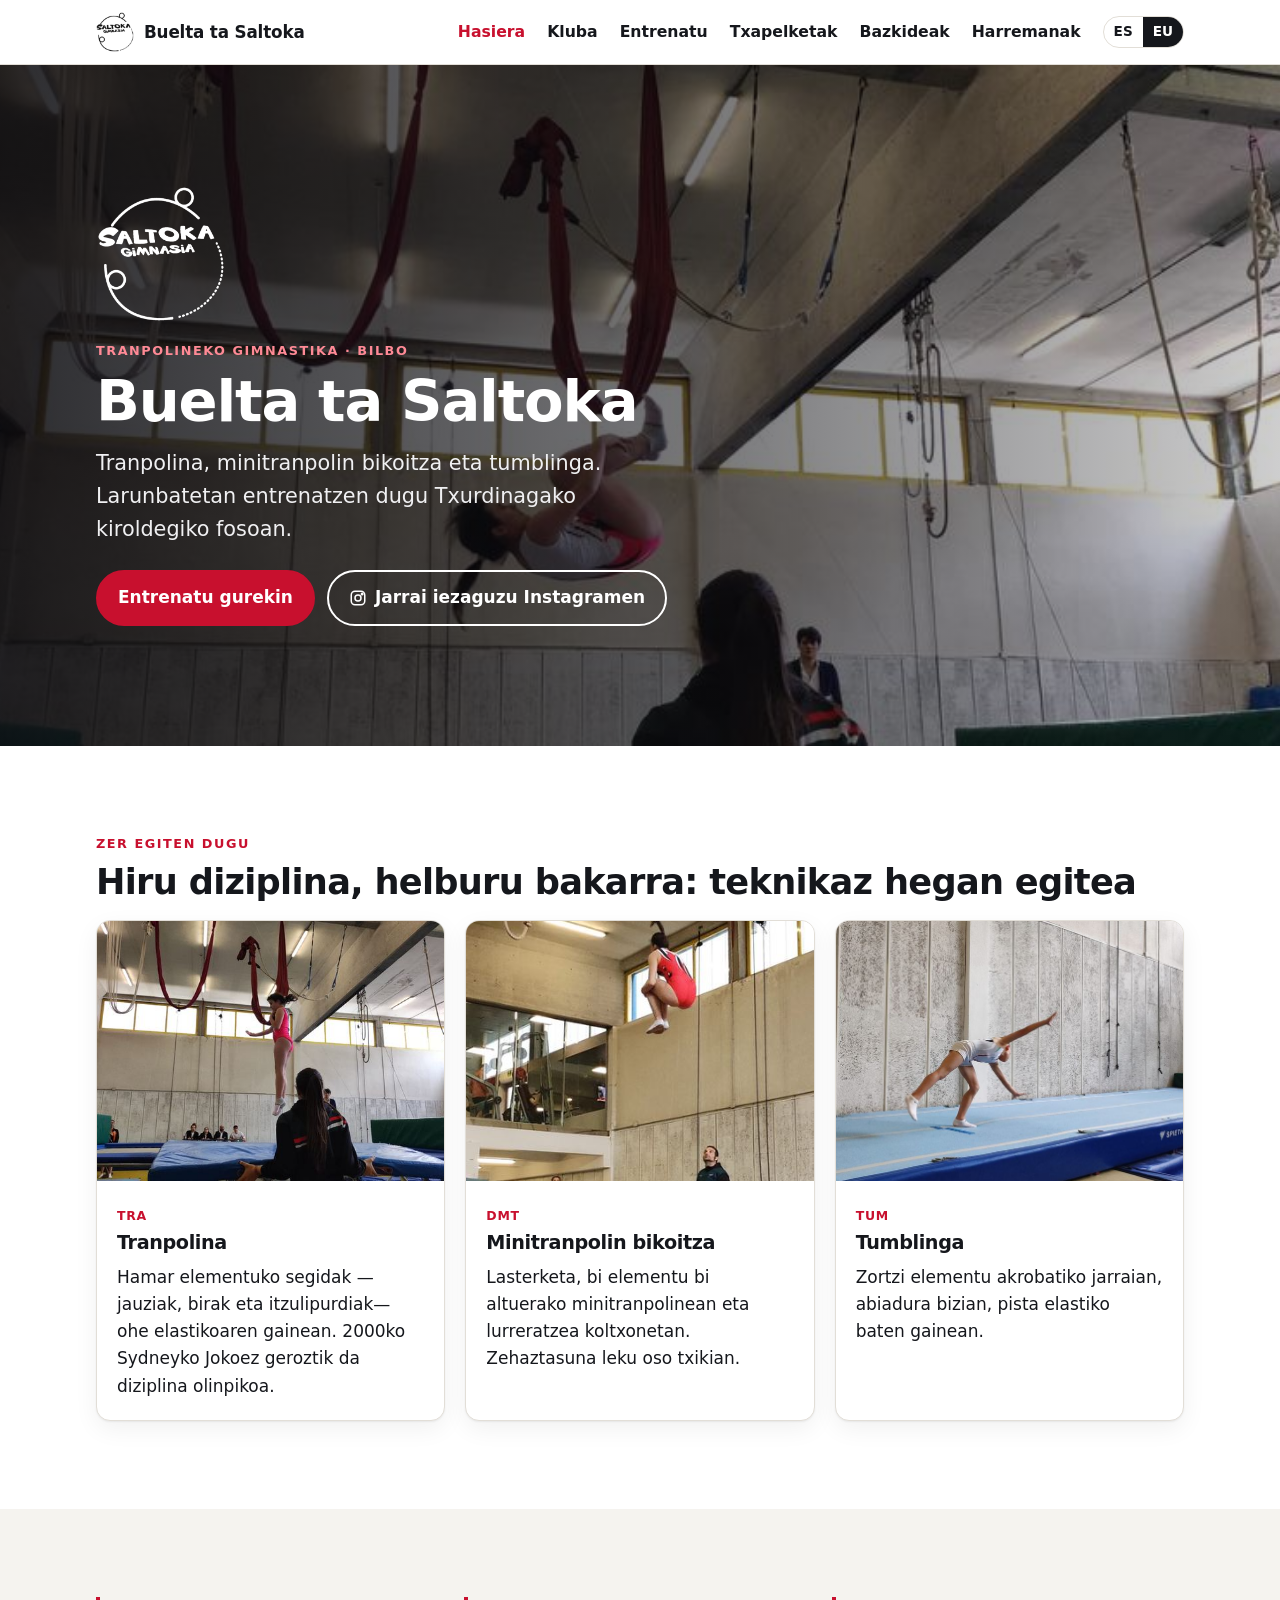
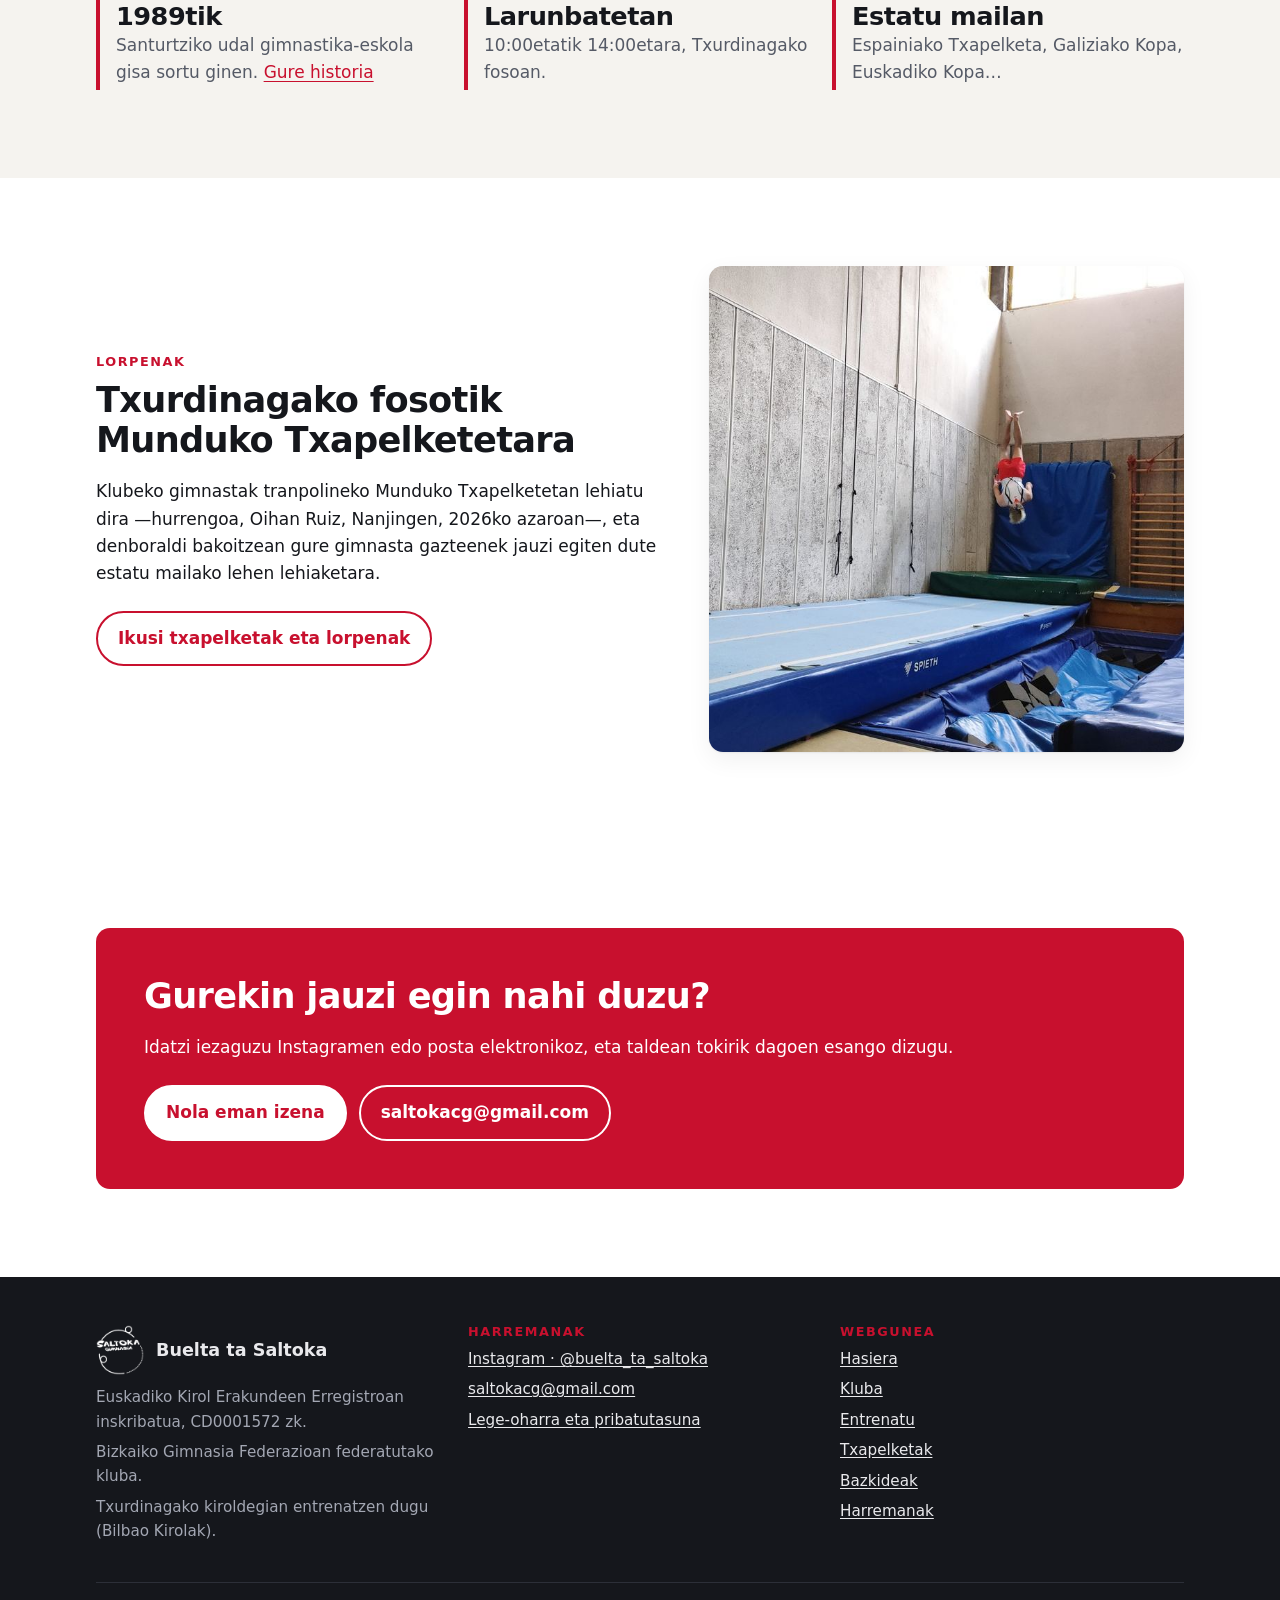
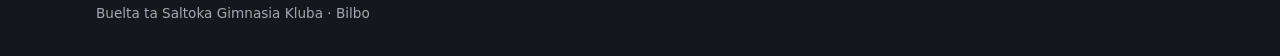
==== commit 6d564390: "Temporada 2025-26, nuevos logros e Iker como técnico - Historial: temporada 2025-26 según la memoria" ====
--- a/eu/index.html
+++ b/eu/index.html
@@ -109,7 +109,7 @@
         <div>
           <p class="eyebrow">Lorpenak</p>
           <h2>Txurdinagako fosotik Munduko Txapelketetara</h2>
-          <p>Klubeko gimnastak tranpolineko Munduko Txapelketetan lehiatu dira, eta denboraldi bakoitzean gure gimnasta gazteenek jauzi egiten dute estatu mailako lehen lehiaketara.</p>
+          <p>Klubeko gimnastak tranpolineko Munduko Txapelketetan lehiatu dira —hurrengoa, Oihan Ruiz, Nanjingen, 2026ko azaroan—, eta denboraldi bakoitzean gure gimnasta gazteenek jauzi egiten dute estatu mailako lehen lehiaketara.</p>
           <div class="actions"><a class="btn ghost" href="competiciones.html">Ikusi txapelketak eta lorpenak</a></div>
         </div>
         <img src="../img/fotos/tumbling-1-sm.jpg" srcset="../img/fotos/tumbling-1-sm.jpg 700w, ../img/fotos/tumbling-1.jpg 1400w" sizes="(max-width: 860px) 100vw, 45vw" alt="Klubeko gimnasta bat itzulipurdi bat egiten fosoan" loading="lazy" decoding="async">
--- a/css/estilos.css
+++ b/css/estilos.css
@@ -228,6 +228,11 @@
 .season { background: var(--paper); border: 1px solid var(--line); border-top: 4px solid var(--red); border-radius: var(--radius); padding: 20px; box-shadow: var(--shadow); }
 .season h3 { margin-bottom: .6em; }
 .season .list { margin: 0; }
+.season.destacada { grid-column: 1 / -1; }
+@media (min-width: 760px) {
+  .season.destacada .list { columns: 2; column-gap: 40px; }
+  .season.destacada .list li { break-inside: avoid; }
+}
 
 /* Galería */
 .gallery { display: grid; gap: 12px; grid-template-columns: repeat(auto-fill, minmax(min(100%, 280px), 1fr)); }
